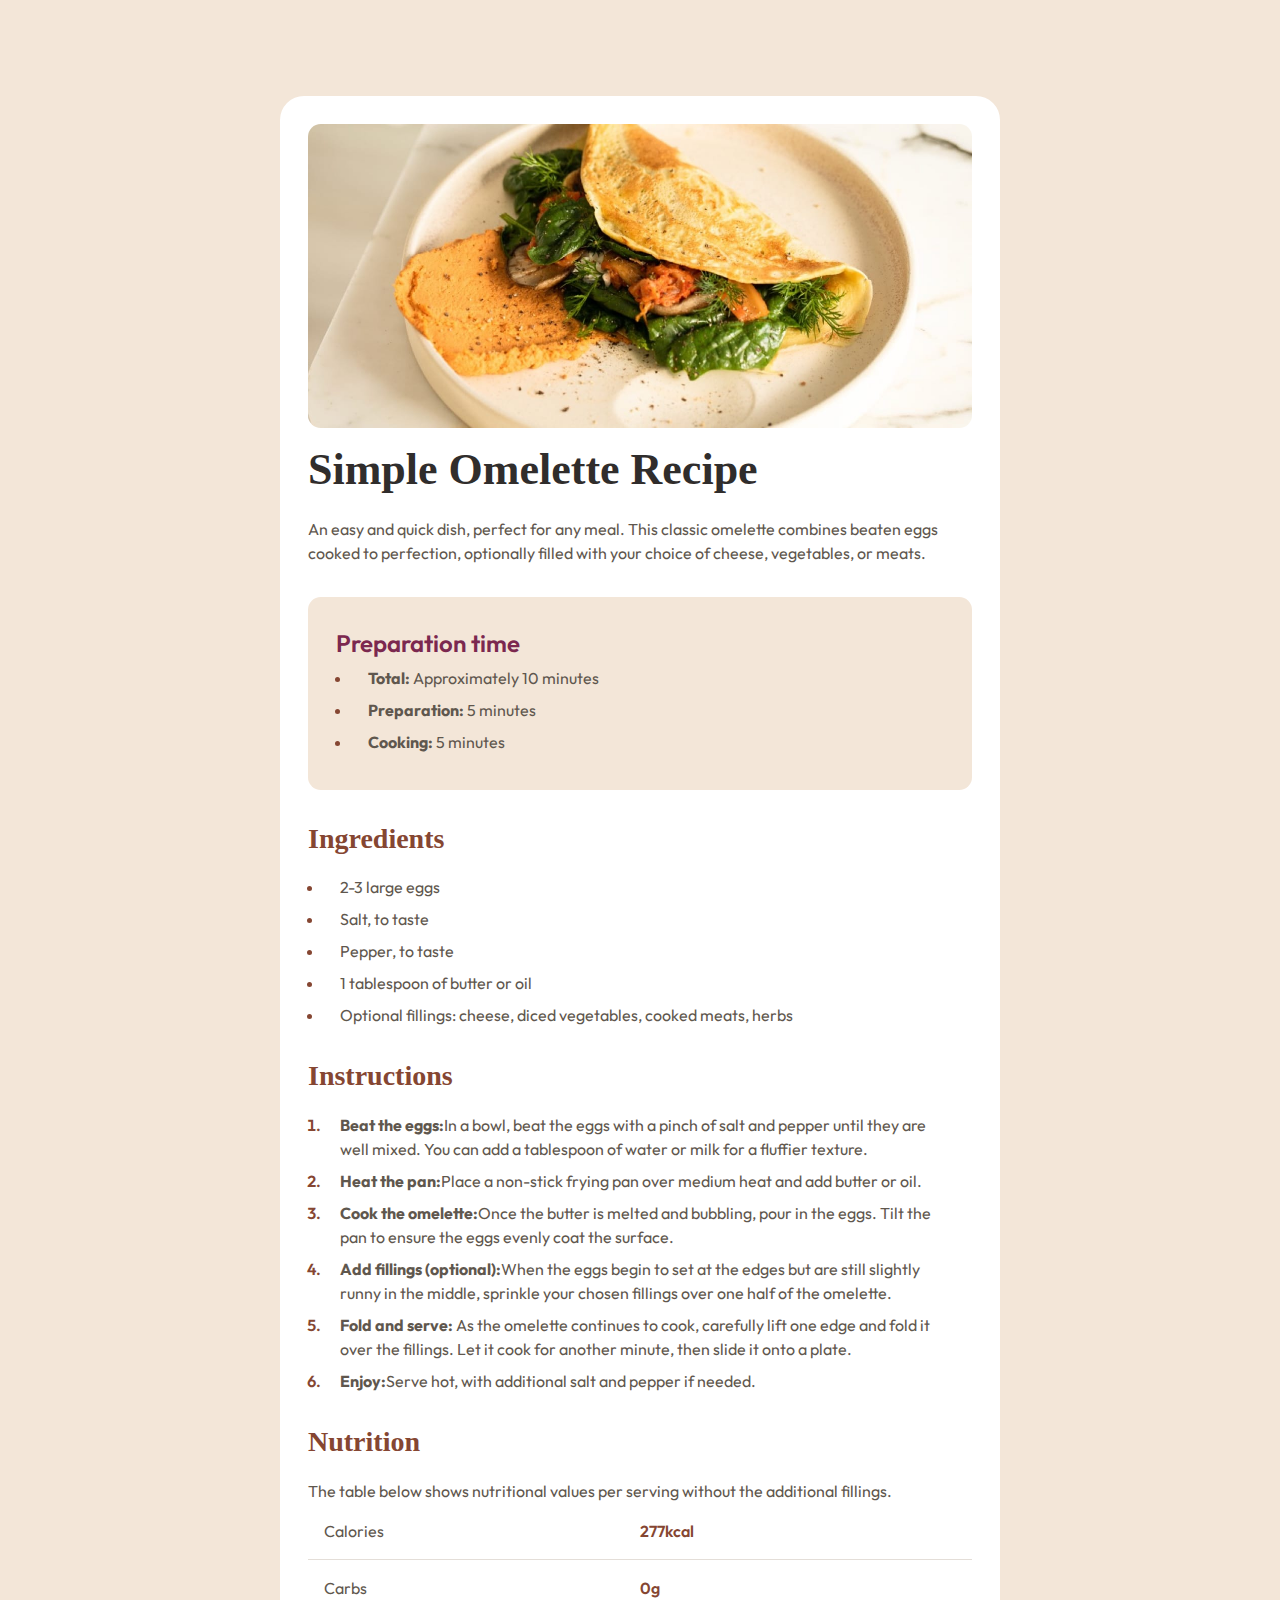
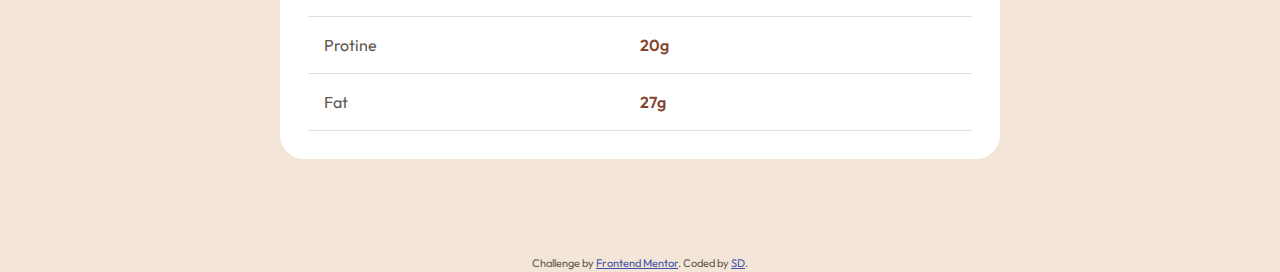
==== index.html @ 063a5849 "first commit" ====
<!DOCTYPE html>
<html lang="en">
<head>
  <meta charset="UTF-8">
  <meta name="viewport" content="width=device-width, initial-scale=1.0"> <!-- displays site properly based on user's device -->

  <link rel="icon" type="image/png" sizes="32x32" href="./assets/images/favicon-32x32.png">
  
  <title>Frontend Mentor | Recipe page</title>
  <link rel="stylesheet" href="style.css">
  <!-- Feel free to remove these styles or customise in your own stylesheet 👍 -->
  <style>
    .attribution { font-size: 11px; text-align: center; }
    .attribution a { color: hsl(228, 45%, 44%); }
  </style>
</head>
<body>

<main class="wrapper">
<div class="recipe-wrapper">
<img src="./assets/images/image-omelette.jpeg" alt="recipe-image" class="recipe-img"/>

<div class="recipe-container">
<h1 class="recipe-title">Simple Omelette Recipe</h1>
<p class="recipe=dec">An easy and quick dish, perfect for any meal. This classic omelette combines beaten eggs cooked 
  to perfection, optionally filled with your choice of cheese, vegetables, or meats.
</p>

<div class="prep-time">
<p class="prep-title"> Preparation time</p>
<ul class="prep-list">
<li><span>Total: </span> Approximately 10 minutes</li>
<li><span>Preparation: </span> 5 minutes</li>
<li><span> Cooking: </span>  5 minutes</li>

</ul>
</div>

<section class="recipe-ingredients">
<h2 class="ingre-title"> Ingredients</h2>
<ul class="ingre-list">
<li> 2-3 large eggs</li>
<li>Salt, to taste</li>
<li>Pepper, to taste</li>
<li>1 tablespoon of butter or oil</li>
<li> Optional fillings: cheese, diced vegetables, cooked meats, herbs</li>
</ul>
</section>

<section class="recipe-instructions">
<h3>Instructions</h3>
<ol class="instructions-list">
<li><span>Beat the eggs:</span>In a bowl, beat the eggs with a pinch of salt and pepper until they are well mixed. 
  You can add a tablespoon of water or milk for a fluffier texture.
</li>
<li><span>Heat the pan:</span>Place a non-stick frying pan over medium heat and add butter or oil.
</li>
<li><span>Cook the omelette:</span>Once the butter is melted and bubbling, pour in the eggs. Tilt the pan to ensure 
  the eggs evenly coat the surface.
</li>
<li><span>Add fillings (optional):</span>When the eggs begin to set at the edges but are still slightly runny in the 
  middle, sprinkle your chosen fillings over one half of the omelette.
</li>
<li><span> Fold and serve: </span>As the omelette continues to cook, carefully lift one edge and fold it over the 
  fillings. Let it cook for another minute, then slide it onto a plate.</li>
<li><span>Enjoy:</span>Serve hot, with additional salt and pepper if needed.</li>

</ol>
</section>

<section class="nutritional-value">
<h4> Nutrition</h4>
<p>The table below shows nutritional values per serving without the additional fillings.</p>
<table>
<tr>
<td data-cell="nutrient"> Calories</td>
<td data-cell="nutrient-value"> 277kcal</td>
</tr>

<tr>
<td data-cell="nutrient">Carbs</td>
<td data-cell="nutrient-value"> 0g</td>
</tr>
<tr>
<td data-cell="nutrient">Protine</td>
<td data-cell="nutrient-value">20g</td>
</tr>
<tr>
<td data-cell="nutrient">Fat</td>
<td data-cell="nutrient-value"> 27g</td>
</tr>
</table>
</section>



</div>

</main>

<footer>
  <div class="attribution">
    Challenge by <a href="https://www.frontendmentor.io?ref=challenge" target="_blank">Frontend Mentor</a>. 
    Coded by <a href="#">SD</a>.
  </div>
</footer>


</body>
</html>
---- style.css ----
@font-face{
font-family: "Young Serif";
src:url(/assets/fonts/young-serif//YoungSerif-Regular.ttf);
}

@font-face {
    font-family: "Outfit";
    src: url(/assets/fonts/outfit/Outfit-VariableFont_wght.ttf);
}
:root{
--clr-Nutmeg:#854632;
--clr-Dark-Raspberry:#7b284f;

--clr-White:#ffffff;
--clr-Rose-White:#fff5fa;
--clr-Eggshell:#f3e6d8;
--clr-Light-Grey:#e4ded8;
--clr-Wenge-Brown:#5f574e;
--clr-Dark-Charcoal:#302d2c;

--ff-main:'Outfit',sans-serif;
--ff-headings:'Young-serif',serif;
--fs-main:1rem;
--fs-heading:1.75rem;
--fw-400:400;
--fw-600:600;
--fw-700:700
}

*,
*::before,
*::after{
margin: 0;
padding: 0;
box-sizing: border-box;
}

h1,h2,h3,h4{
line-height:1.2;
font-family: var(--ff-headings);
font-size: var(--fs-heading);
font-weight: var(--fw-600);
color:var(--clr-Nutmeg);
margin-bottom:1.27rem;
}

ul,ol{
padding: 0 1rem;
}

img{
display: block;
max-width: 100%;
font-style: italic;
color:var(--clr-Dark-Raspberry);
}

body{
font-family: var(--ff-main);
font-weight: var(--fw-400);
font-size: var(--fs-main);
line-height: 1.5;
color:var(--clr-Wenge-Brown);
background: var(--clr-Eggshell);
}

table{
border-collapse: collapse;
width:100%;
}

/* text style */
.recipe-title{
font-size: 2.75rem;
color:var(--clr-Dark-Charcoal);
}
.prep-title{
font-size: 1.5rem;
font-weight: var(--fw-600);
color:var(--clr-Dark-Raspberry);
margin-bottom: .3rem;
}

span{
font-weight: var(--fw-700);
}

[data-cell="nutrient-value"] {
color:var(--clr-Nutmeg);
font-weight: var(--fw-600);
}

li{
padding-left: 1rem;
margin-bottom: .5rem;
}

li::marker{
color:var(--clr-Nutmeg);
font-weight: var(--fw-600);
}

/* layout styles */
.wrapper{
display: grid;
place-items: center;
}
.recipe-wrapper{
max-width: 45rem;
padding:1.75rem;
margin:6rem 0;
border-radius:1.5rem;
background: var(--clr-White);
}
/* general styles */
.recipe-img{
border-radius: .8rem;
margin-bottom:1rem;
}

section{
margin-top:2rem;
}
hr{
outline:none;
border:none;
height:1px;
background: var(--clr-Light-Grey);
margin-top: 2rem;
}

.prep-time{
padding:1.75rem;
border-radius: .8rem;
margin-top: 2rem;
background: var(--clr-Eggshell);
}

tr{
display: grid;
grid-template-columns: repeat(2,1fr);
padding:1rem;
border-bottom: 1px solid var(--clr-Light-Grey);
}
/* media queries */
@media(max-width:500px){
.recipe-wrapper{
margin: 0;
border-radius: 0;
padding: 0;
}
.recipe-img{
border-radius: 0;
}

.recipe-container{
padding: 0 1.75rem;
}
.recipe-title{
font-size: 2.2rem;
}
}
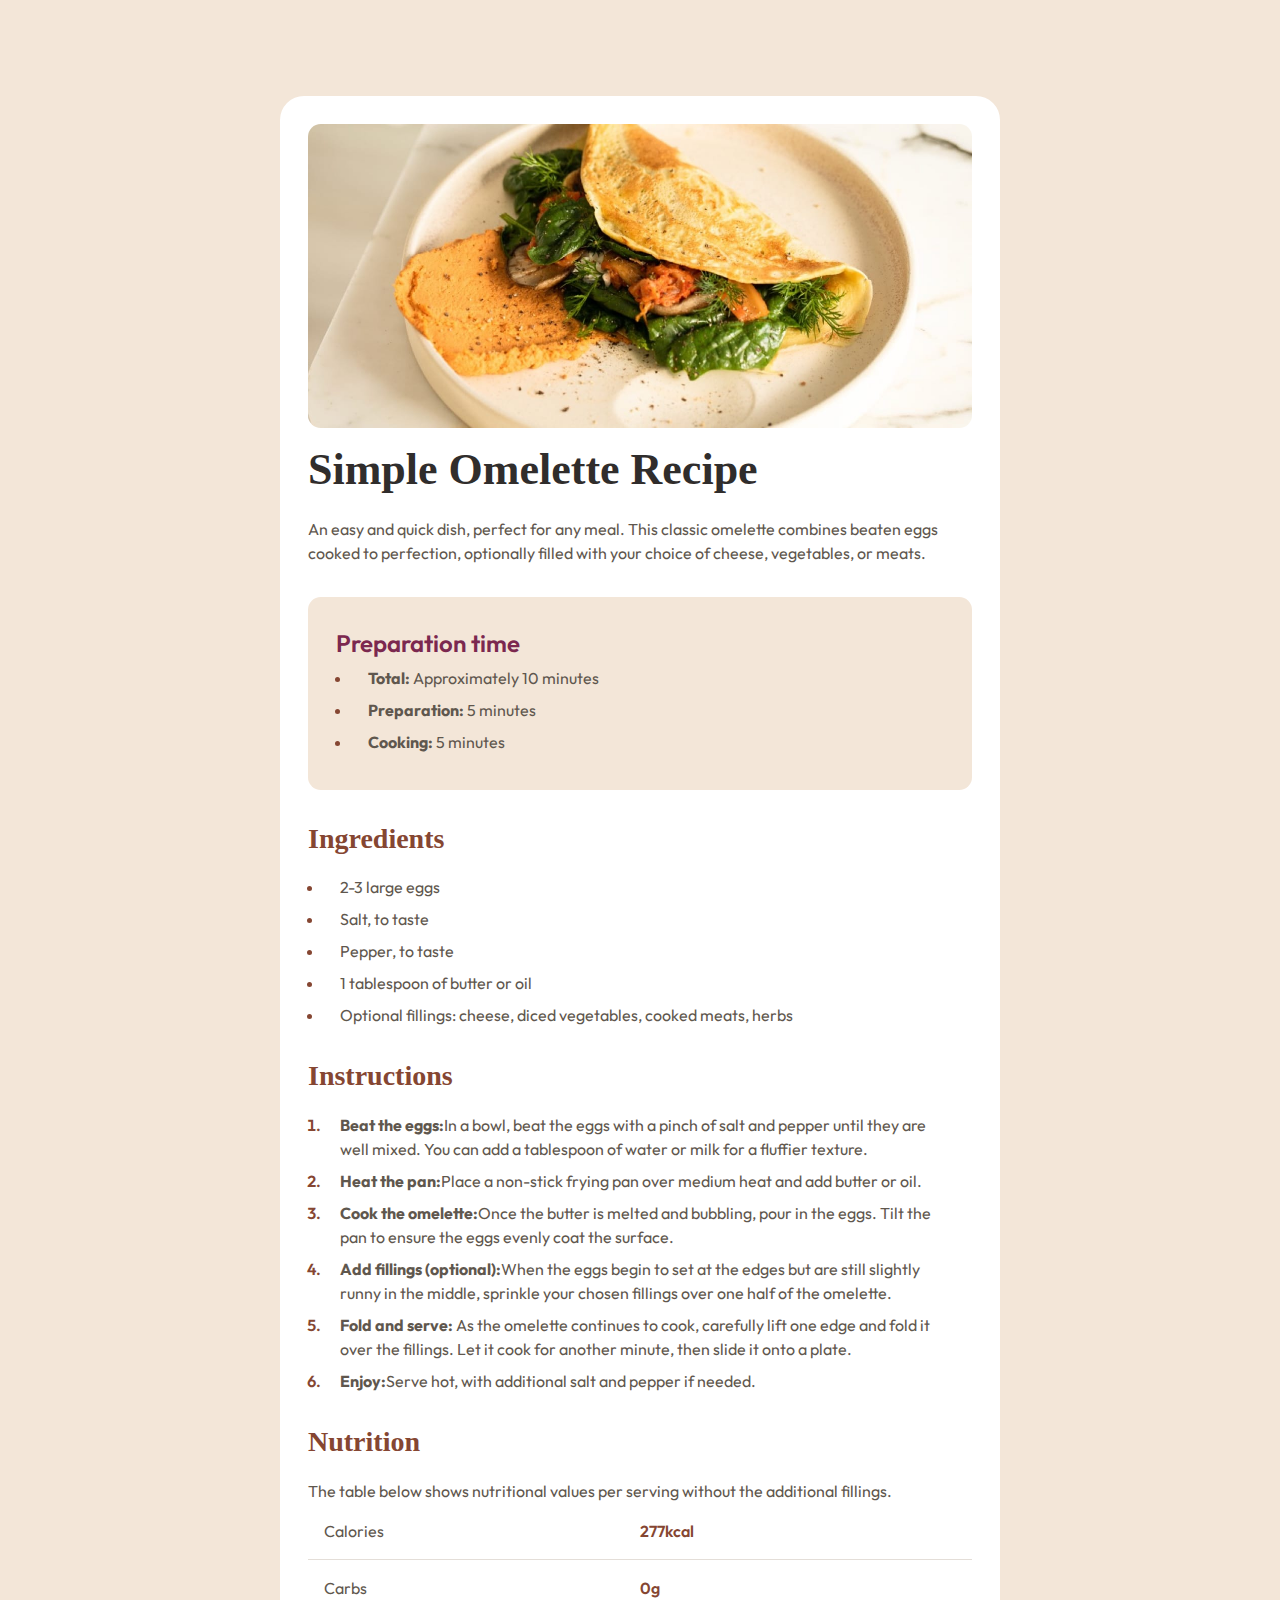
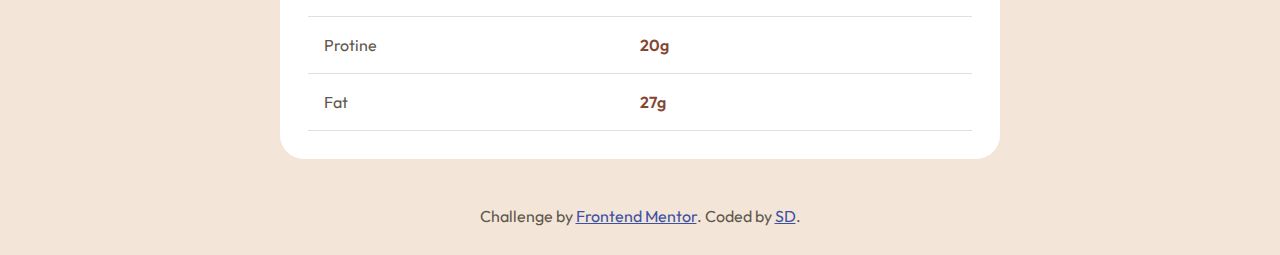
==== commit b1281b4a: "2nd commit" ====
--- a/index.html
+++ b/index.html
@@ -8,11 +8,6 @@
   
   <title>Frontend Mentor | Recipe page</title>
   <link rel="stylesheet" href="style.css">
-  <!-- Feel free to remove these styles or customise in your own stylesheet 👍 -->
-  <style>
-    .attribution { font-size: 11px; text-align: center; }
-    .attribution a { color: hsl(228, 45%, 44%); }
-  </style>
 </head>
 <body>
 
--- a/style.css
+++ b/style.css
@@ -1,163 +1,177 @@
-@font-face{
-font-family: "Young Serif";
-src:url(/assets/fonts/young-serif//YoungSerif-Regular.ttf);
+@font-face {
+  font-family: "Young Serif";
+  src: url(/assets/fonts/young-serif//YoungSerif-Regular.ttf);
 }
 
 @font-face {
-    font-family: "Outfit";
-    src: url(/assets/fonts/outfit/Outfit-VariableFont_wght.ttf);
+  font-family: "Outfit";
+  src: url(/assets/fonts/outfit/Outfit-VariableFont_wght.ttf);
 }
-:root{
---clr-Nutmeg:#854632;
---clr-Dark-Raspberry:#7b284f;
+:root {
+  --clr-Nutmeg: #854632;
+  --clr-Dark-Raspberry: #7b284f;
 
---clr-White:#ffffff;
---clr-Rose-White:#fff5fa;
---clr-Eggshell:#f3e6d8;
---clr-Light-Grey:#e4ded8;
---clr-Wenge-Brown:#5f574e;
---clr-Dark-Charcoal:#302d2c;
+  --clr-White: #ffffff;
+  --clr-Rose-White: #fff5fa;
+  --clr-Eggshell: #f3e6d8;
+  --clr-Light-Grey: #e4ded8;
+  --clr-Wenge-Brown: #5f574e;
+  --clr-Dark-Charcoal: #302d2c;
 
---ff-main:'Outfit',sans-serif;
---ff-headings:'Young-serif',serif;
---fs-main:1rem;
---fs-heading:1.75rem;
---fw-400:400;
---fw-600:600;
---fw-700:700
+  --ff-main: "Outfit", sans-serif;
+  --ff-headings: "Young-serif", serif;
+  --fs-main: 1rem;
+  --fs-heading: 1.75rem;
+  --fw-400: 400;
+  --fw-600: 600;
+  --fw-700: 700;
 }
 
 *,
 *::before,
-*::after{
-margin: 0;
-padding: 0;
-box-sizing: border-box;
+*::after {
+  margin: 0;
+  padding: 0;
+  box-sizing: border-box;
 }
 
-h1,h2,h3,h4{
-line-height:1.2;
-font-family: var(--ff-headings);
-font-size: var(--fs-heading);
-font-weight: var(--fw-600);
-color:var(--clr-Nutmeg);
-margin-bottom:1.27rem;
+h1,
+h2,
+h3,
+h4 {
+  line-height: 1.2;
+  font-family: var(--ff-headings);
+  font-size: var(--fs-heading);
+  font-weight: var(--fw-600);
+  color: var(--clr-Nutmeg);
+  margin-bottom: 1.27rem;
 }
 
-ul,ol{
-padding: 0 1rem;
+ul,
+ol {
+  padding: 0 1rem;
 }
 
-img{
-display: block;
-max-width: 100%;
-font-style: italic;
-color:var(--clr-Dark-Raspberry);
+img {
+  display: block;
+  max-width: 100%;
+  font-style: italic;
+  color: var(--clr-Dark-Raspberry);
 }
 
-body{
-font-family: var(--ff-main);
-font-weight: var(--fw-400);
-font-size: var(--fs-main);
-line-height: 1.5;
-color:var(--clr-Wenge-Brown);
-background: var(--clr-Eggshell);
+body {
+  font-family: var(--ff-main);
+  font-weight: var(--fw-400);
+  font-size: var(--fs-main);
+  line-height: 1.5;
+  color: var(--clr-Wenge-Brown);
+  background: var(--clr-Eggshell);
 }
 
-table{
-border-collapse: collapse;
-width:100%;
+table {
+  border-collapse: collapse;
+  width: 100%;
 }
 
 /* text style */
-.recipe-title{
-font-size: 2.75rem;
-color:var(--clr-Dark-Charcoal);
+.recipe-title {
+  font-size: 2.75rem;
+  color: var(--clr-Dark-Charcoal);
 }
-.prep-title{
-font-size: 1.5rem;
-font-weight: var(--fw-600);
-color:var(--clr-Dark-Raspberry);
-margin-bottom: .3rem;
+.prep-title {
+  font-size: 1.5rem;
+  font-weight: var(--fw-600);
+  color: var(--clr-Dark-Raspberry);
+  margin-bottom: 0.3rem;
 }
 
-span{
-font-weight: var(--fw-700);
+span {
+  font-weight: var(--fw-700);
 }
 
 [data-cell="nutrient-value"] {
-color:var(--clr-Nutmeg);
-font-weight: var(--fw-600);
+  color: var(--clr-Nutmeg);
+  font-weight: var(--fw-600);
 }
 
-li{
-padding-left: 1rem;
-margin-bottom: .5rem;
+li {
+  padding-left: 1rem;
+  margin-bottom: 0.5rem;
 }
 
-li::marker{
-color:var(--clr-Nutmeg);
-font-weight: var(--fw-600);
+li::marker {
+  color: var(--clr-Nutmeg);
+  font-weight: var(--fw-600);
+}
+.attribution {
+  font-size: 16px;
+  text-align: center;
+  margin-top: -51px;
+}
+.attribution a {
+  color: hsl(228, 45%, 44%);
+}
+/* layout styles */
+.wrapper {
+  display: grid;
+  place-items: center;
+}
+.recipe-wrapper {
+  max-width: 45rem;
+  padding: 1.75rem;
+  margin: 6rem 0;
+  border-radius: 1.5rem;
+  background: var(--clr-White);
+}
+/* general styles */
+.recipe-img {
+  border-radius: 0.8rem;
+  margin-bottom: 1rem;
 }
 
-/* layout styles */
-.wrapper{
-display: grid;
-place-items: center;
+section {
+  margin-top: 2rem;
 }
-.recipe-wrapper{
-max-width: 45rem;
-padding:1.75rem;
-margin:6rem 0;
-border-radius:1.5rem;
-background: var(--clr-White);
-}
-/* general styles */
-.recipe-img{
-border-radius: .8rem;
-margin-bottom:1rem;
+hr {
+  outline: none;
+  border: none;
+  height: 1px;
+  background: var(--clr-Light-Grey);
+  margin-top: 2rem;
 }
 
-section{
-margin-top:2rem;
-}
-hr{
-outline:none;
-border:none;
-height:1px;
-background: var(--clr-Light-Grey);
-margin-top: 2rem;
+.prep-time {
+  padding: 1.75rem;
+  border-radius: 0.8rem;
+  margin-top: 2rem;
+  background: var(--clr-Eggshell);
 }
 
-.prep-time{
-padding:1.75rem;
-border-radius: .8rem;
-margin-top: 2rem;
-background: var(--clr-Eggshell);
-}
-
-tr{
-display: grid;
-grid-template-columns: repeat(2,1fr);
-padding:1rem;
-border-bottom: 1px solid var(--clr-Light-Grey);
+tr {
+  display: grid;
+  grid-template-columns: repeat(2, 1fr);
+  padding: 1rem;
+  border-bottom: 1px solid var(--clr-Light-Grey);
 }
 /* media queries */
-@media(max-width:500px){
-.recipe-wrapper{
-margin: 0;
-border-radius: 0;
-padding: 0;
+@media (max-width: 500px) {
+  .recipe-wrapper {
+    margin: 0;
+    border-radius: 0;
+    padding: 0;
+  }
+  .recipe-img {
+    border-radius: 0;
+  }
+
+  .recipe-container {
+    padding: 0 1.75rem;
+  }
+  .recipe-title {
+    font-size: 2.2rem;
+  }
+  .attribution {
+    font-size: 11px;
+    margin-top: 31px;
+  }
 }
-.recipe-img{
-border-radius: 0;
-}
-
-.recipe-container{
-padding: 0 1.75rem;
-}
-.recipe-title{
-font-size: 2.2rem;
-}
-}
-
